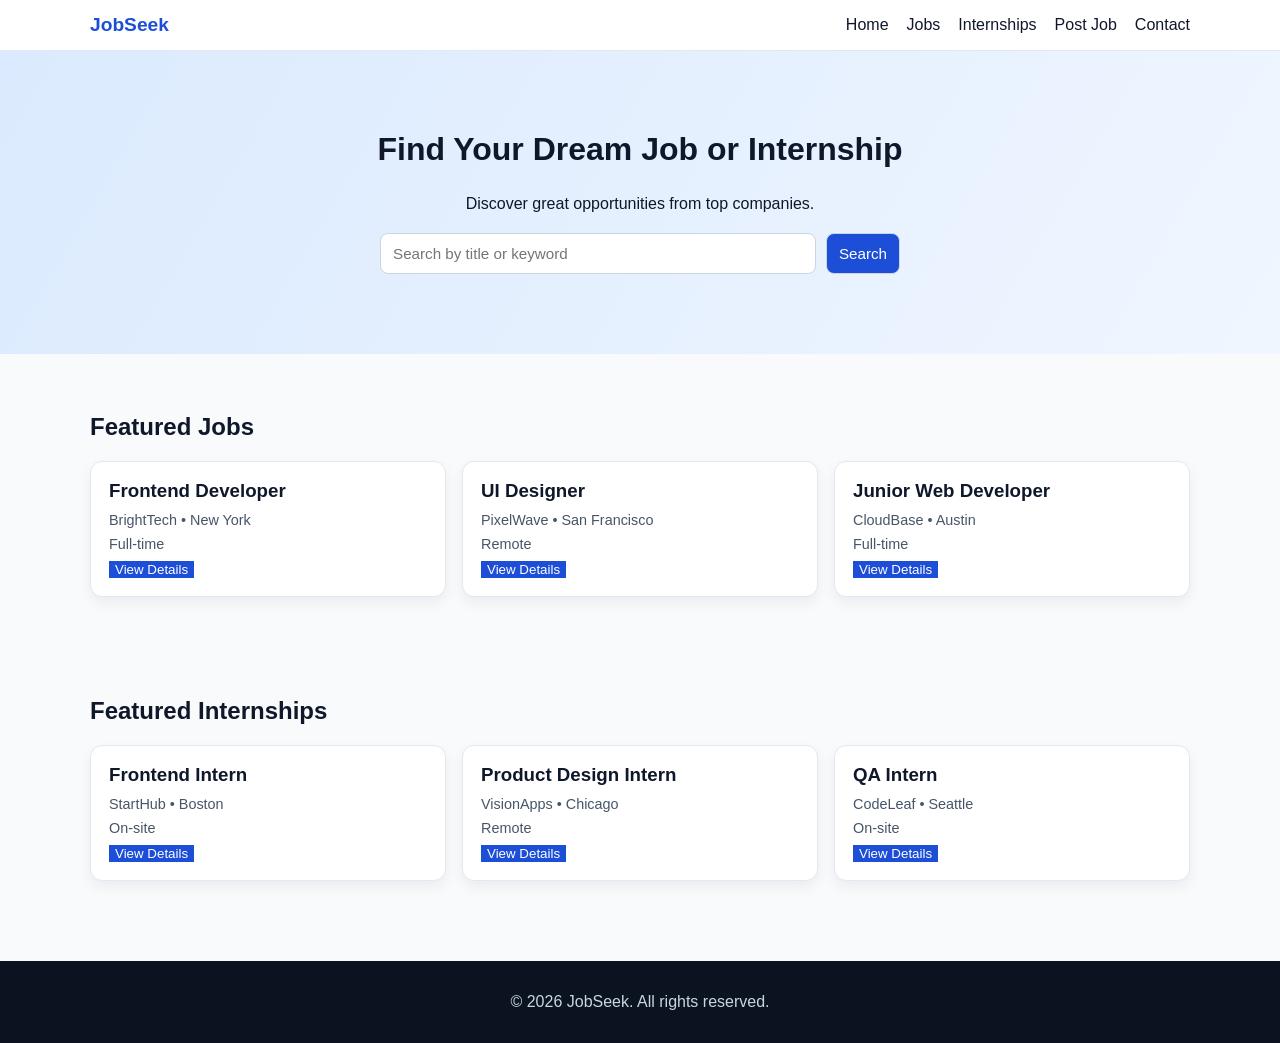
==== index.html @ 1d8987f2 "Build static multi-page job portal with basic JS filtering" ====
<!DOCTYPE html>
<html lang="en">
<head>
  <meta charset="UTF-8" />
  <meta name="viewport" content="width=device-width, initial-scale=1.0" />
  <title>JobSeek | Home</title>
  <link rel="stylesheet" href="styles.css" />
</head>
<body data-page="home">
  <header class="site-header">
    <nav class="nav container">
      <a class="logo" href="index.html">JobSeek</a>
      <ul class="nav-links">
        <li><a href="index.html">Home</a></li>
        <li><a href="jobs.html">Jobs</a></li>
        <li><a href="internships.html">Internships</a></li>
        <li><a href="post.html">Post Job</a></li>
        <li><a href="contact.html">Contact</a></li>
      </ul>
    </nav>
  </header>

  <main>
    <section class="hero">
      <div class="container">
        <h1>Find Your Dream Job or Internship</h1>
        <p>Discover great opportunities from top companies.</p>
        <form id="homeSearch" class="search-bar" action="jobs.html">
          <input type="text" name="q" placeholder="Search by title or keyword" />
          <button type="submit">Search</button>
        </form>
      </div>
    </section>

    <section class="container section">
      <h2>Featured Jobs</h2>
      <div id="featuredJobs" class="cards"></div>
    </section>

    <section class="container section">
      <h2>Featured Internships</h2>
      <div id="featuredInternships" class="cards"></div>
    </section>
  </main>

  <footer class="footer">
    <div class="container">
      <p>© 2026 JobSeek. All rights reserved.</p>
    </div>
  </footer>

  <script src="script.js"></script>
</body>
</html>
---- styles.css ----
:root {
  --blue: #1d4ed8;
  --dark: #0f172a;
  --light: #f8fafc;
}
* { box-sizing: border-box; }
body {
  margin: 0;
  font-family: Arial, sans-serif;
  background: var(--light);
  color: var(--dark);
}
.container { width: min(1100px, 92%); margin: 0 auto; }
.site-header { background: #fff; border-bottom: 1px solid #e2e8f0; position: sticky; top: 0; }
.nav { display: flex; justify-content: space-between; align-items: center; padding: 14px 0; }
.logo { font-weight: bold; color: var(--blue); text-decoration: none; font-size: 1.2rem; }
.nav-links { list-style: none; display: flex; gap: 18px; padding: 0; margin: 0; }
.nav-links a { text-decoration: none; color: var(--dark); }
.nav-links a:hover { color: var(--blue); }
.hero { background: linear-gradient(120deg, #dbeafe, #eff6ff); padding: 80px 0; text-align: center; }
.hero h1 { margin-top: 0; font-size: 2rem; }
.search-bar { display: flex; max-width: 520px; margin: 20px auto 0; gap: 10px; }
.search-bar input, .search-bar button,
.filters input, .filters select,
.form-card input, .form-card select, .form-card textarea, .form-card button {
  padding: 11px 12px;
  border-radius: 8px;
  border: 1px solid #cbd5e1;
  font-size: .95rem;
}
.search-bar input, .filters input, .form-card input, .form-card select, .form-card textarea { width: 100%; }
button { background: var(--blue); color: #fff; border: none; cursor: pointer; }
button:hover { background: #1e40af; }
.section { padding: 40px 0; }
.cards { display: grid; gap: 16px; grid-template-columns: repeat(auto-fit, minmax(230px, 1fr)); }
.card, .details-card, .form-card {
  background: #fff;
  border-radius: 12px;
  padding: 18px;
  border: 1px solid #e2e8f0;
  box-shadow: 0 6px 14px rgba(15, 23, 42, 0.06);
  animation: fadeIn .35s ease;
}
.card:hover { transform: translateY(-4px); transition: .2s; }
.meta { color: #475569; font-size: .9rem; margin: 0 0 8px; }
.card h3 { margin: 0 0 10px; }
.card a { text-decoration: none; }
.filters { display: grid; grid-template-columns: 1fr 180px; gap: 10px; margin: 14px 0 20px; }
.details-card h1 { margin-top: 0; }
.details-card ul { padding-left: 18px; }
.form-card { display: grid; gap: 12px; max-width: 650px; }
.footer { background: #0b1220; color: #cbd5e1; text-align: center; padding: 16px 0; margin-top: 40px; }
.no-results { background: #fff; border: 1px dashed #94a3b8; padding: 14px; border-radius: 10px; text-align: center; }
@keyframes fadeIn { from { opacity: 0; transform: translateY(6px); } to { opacity: 1; transform: translateY(0);} }
@media (max-width: 760px) {
  .nav { flex-direction: column; gap: 10px; }
  .nav-links { flex-wrap: wrap; justify-content: center; }
  .filters, .search-bar { grid-template-columns: 1fr; display: grid; }
}
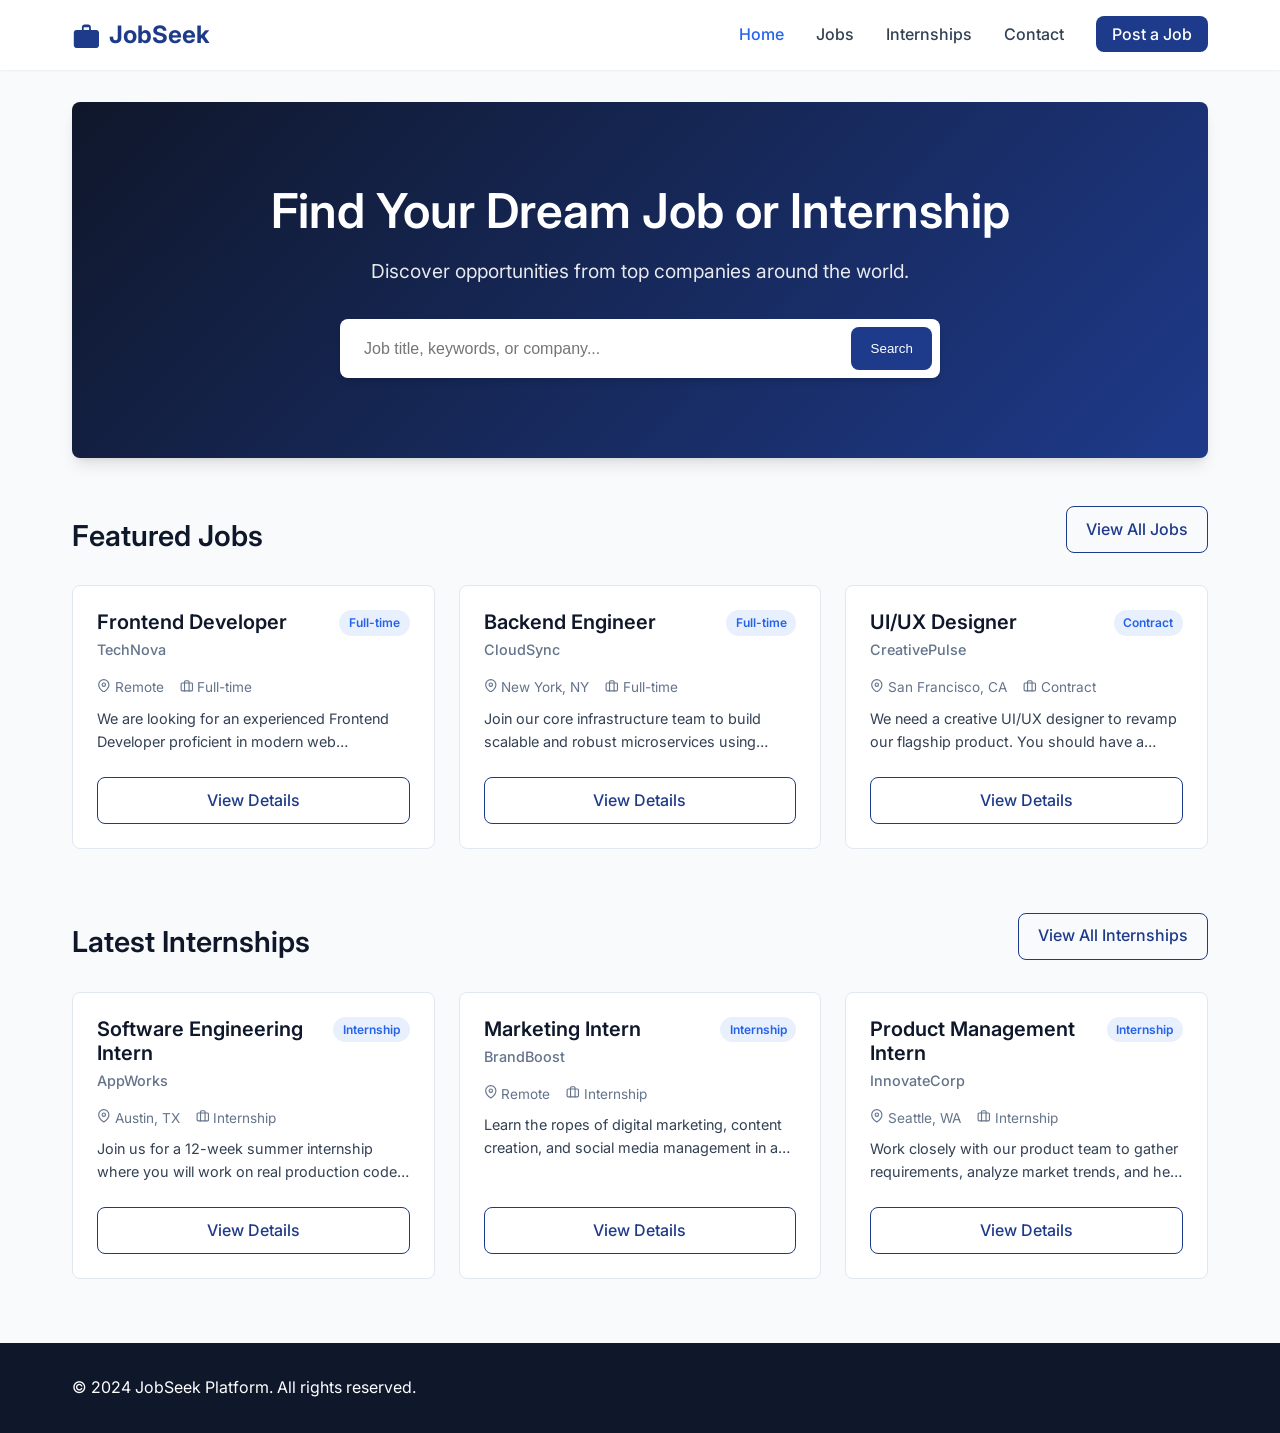
==== commit adccbfec: "feat: Initial commit with completely new JobSeek platform" ====
--- a/index.html
+++ b/index.html
@@ -1,51 +1,68 @@
 <!DOCTYPE html>
 <html lang="en">
 <head>
-  <meta charset="UTF-8" />
-  <meta name="viewport" content="width=device-width, initial-scale=1.0" />
-  <title>JobSeek | Home</title>
-  <link rel="stylesheet" href="styles.css" />
+  <meta charset="UTF-8">
+  <meta name="viewport" content="width=device-width, initial-scale=1.0">
+  <title>JobSeek - Find Your Dream Job</title>
+  <link rel="stylesheet" href="styles.css">
 </head>
-<body data-page="home">
-  <header class="site-header">
-    <nav class="nav container">
-      <a class="logo" href="index.html">JobSeek</a>
+<body>
+
+  <!-- Navbar -->
+  <nav class="navbar">
+    <div class="nav-container">
+      <a href="index.html" class="logo">
+        <svg stroke="currentColor" fill="currentColor" stroke-width="0" viewBox="0 0 512 512" height="1.2em" width="1.2em" xmlns="http://www.w3.org/2000/svg"><path d="M432 160h-96V112c0-26.5-21.5-48-48-48h-64c-26.5 0-48 21.5-48 48v48H80c-26.5 0-48 21.5-48 48v224c0 26.5 21.5 48 48 48h352c26.5 0 48-21.5 48-48V208c0-26.5-21.5-48-48-48zM208 112h96v48h-96v-48z"></path></svg>
+        JobSeek
+      </a>
       <ul class="nav-links">
         <li><a href="index.html">Home</a></li>
         <li><a href="jobs.html">Jobs</a></li>
         <li><a href="internships.html">Internships</a></li>
-        <li><a href="post.html">Post Job</a></li>
         <li><a href="contact.html">Contact</a></li>
+        <li><a href="post.html" class="nav-btn">Post a Job</a></li>
       </ul>
-    </nav>
-  </header>
+    </div>
+  </nav>
 
-  <main>
-    <section class="hero">
-      <div class="container">
-        <h1>Find Your Dream Job or Internship</h1>
-        <p>Discover great opportunities from top companies.</p>
-        <form id="homeSearch" class="search-bar" action="jobs.html">
-          <input type="text" name="q" placeholder="Search by title or keyword" />
-          <button type="submit">Search</button>
-        </form>
+  <!-- Hero Section -->
+  <main class="container">
+    <section class="hero fade-in">
+      <h1>Find Your Dream Job or Internship</h1>
+      <p>Discover opportunities from top companies around the world.</p>
+      <form id="homeSearchForm" class="search-bar">
+        <input type="text" id="homeSearchInput" placeholder="Job title, keywords, or company..." required>
+        <button type="submit" class="btn btn-primary">Search</button>
+      </form>
+    </section>
+
+    <!-- Featured Jobs -->
+    <section class="mb-5" style="margin-bottom: 4rem;">
+      <div class="section-header">
+        <h2 class="section-title">Featured Jobs</h2>
+        <a href="jobs.html" class="btn btn-outline">View All Jobs</a>
+      </div>
+      <div id="featuredJobs" class="cards-grid">
+        <!-- Rendered by JS -->
       </div>
     </section>
 
-    <section class="container section">
-      <h2>Featured Jobs</h2>
-      <div id="featuredJobs" class="cards"></div>
-    </section>
-
-    <section class="container section">
-      <h2>Featured Internships</h2>
-      <div id="featuredInternships" class="cards"></div>
+    <!-- Featured Internships -->
+    <section style="margin-bottom: 2rem;">
+      <div class="section-header">
+        <h2 class="section-title">Latest Internships</h2>
+        <a href="internships.html" class="btn btn-outline">View All Internships</a>
+      </div>
+      <div id="featuredInternships" class="cards-grid">
+        <!-- Rendered by JS -->
+      </div>
     </section>
   </main>
 
-  <footer class="footer">
-    <div class="container">
-      <p>© 2026 JobSeek. All rights reserved.</p>
+  <!-- Footer -->
+  <footer>
+    <div class="nav-container" style="padding: 0 2rem;">
+      <p>&copy; 2024 JobSeek Platform. All rights reserved.</p>
     </div>
   </footer>
 
--- a/styles.css
+++ b/styles.css
@@ -1,59 +1,416 @@
+@import url('https://fonts.googleapis.com/css2?family=Inter:wght@300;400;500;600;700&display=swap');
+
 :root {
-  --blue: #1d4ed8;
-  --dark: #0f172a;
-  --light: #f8fafc;
-}
-* { box-sizing: border-box; }
+  --primary: #1e3a8a;
+  --primary-light: #2563eb;
+  --primary-dark: #1e40af;
+  --secondary: #0f172a;
+  --text-main: #334155;
+  --text-muted: #64748b;
+  --bg-color: #f8fafc;
+  --bg-card: #ffffff;
+  --border-color: #e2e8f0;
+  --success: #10b981;
+  --transition: all 0.3s ease;
+  --shadow-sm: 0 1px 2px 0 rgb(0 0 0 / 0.05);
+  --shadow-md: 0 4px 6px -1px rgb(0 0 0 / 0.1), 0 2px 4px -2px rgb(0 0 0 / 0.1);
+  --shadow-lg: 0 10px 15px -3px rgb(0 0 0 / 0.1), 0 4px 6px -4px rgb(0 0 0 / 0.1);
+  --radius: 0.5rem;
+}
+
+* {
+  margin: 0;
+  padding: 0;
+  box-sizing: border-box;
+}
+
 body {
-  margin: 0;
-  font-family: Arial, sans-serif;
-  background: var(--light);
-  color: var(--dark);
-}
-.container { width: min(1100px, 92%); margin: 0 auto; }
-.site-header { background: #fff; border-bottom: 1px solid #e2e8f0; position: sticky; top: 0; }
-.nav { display: flex; justify-content: space-between; align-items: center; padding: 14px 0; }
-.logo { font-weight: bold; color: var(--blue); text-decoration: none; font-size: 1.2rem; }
-.nav-links { list-style: none; display: flex; gap: 18px; padding: 0; margin: 0; }
-.nav-links a { text-decoration: none; color: var(--dark); }
-.nav-links a:hover { color: var(--blue); }
-.hero { background: linear-gradient(120deg, #dbeafe, #eff6ff); padding: 80px 0; text-align: center; }
-.hero h1 { margin-top: 0; font-size: 2rem; }
-.search-bar { display: flex; max-width: 520px; margin: 20px auto 0; gap: 10px; }
-.search-bar input, .search-bar button,
-.filters input, .filters select,
-.form-card input, .form-card select, .form-card textarea, .form-card button {
-  padding: 11px 12px;
-  border-radius: 8px;
-  border: 1px solid #cbd5e1;
-  font-size: .95rem;
-}
-.search-bar input, .filters input, .form-card input, .form-card select, .form-card textarea { width: 100%; }
-button { background: var(--blue); color: #fff; border: none; cursor: pointer; }
-button:hover { background: #1e40af; }
-.section { padding: 40px 0; }
-.cards { display: grid; gap: 16px; grid-template-columns: repeat(auto-fit, minmax(230px, 1fr)); }
-.card, .details-card, .form-card {
-  background: #fff;
-  border-radius: 12px;
-  padding: 18px;
-  border: 1px solid #e2e8f0;
-  box-shadow: 0 6px 14px rgba(15, 23, 42, 0.06);
-  animation: fadeIn .35s ease;
-}
-.card:hover { transform: translateY(-4px); transition: .2s; }
-.meta { color: #475569; font-size: .9rem; margin: 0 0 8px; }
-.card h3 { margin: 0 0 10px; }
-.card a { text-decoration: none; }
-.filters { display: grid; grid-template-columns: 1fr 180px; gap: 10px; margin: 14px 0 20px; }
-.details-card h1 { margin-top: 0; }
-.details-card ul { padding-left: 18px; }
-.form-card { display: grid; gap: 12px; max-width: 650px; }
-.footer { background: #0b1220; color: #cbd5e1; text-align: center; padding: 16px 0; margin-top: 40px; }
-.no-results { background: #fff; border: 1px dashed #94a3b8; padding: 14px; border-radius: 10px; text-align: center; }
-@keyframes fadeIn { from { opacity: 0; transform: translateY(6px); } to { opacity: 1; transform: translateY(0);} }
-@media (max-width: 760px) {
-  .nav { flex-direction: column; gap: 10px; }
-  .nav-links { flex-wrap: wrap; justify-content: center; }
-  .filters, .search-bar { grid-template-columns: 1fr; display: grid; }
-}
+  font-family: 'Inter', sans-serif;
+  background-color: var(--bg-color);
+  color: var(--text-main);
+  line-height: 1.6;
+  display: flex;
+  flex-direction: column;
+  min-height: 100vh;
+}
+
+/* Typography */
+h1, h2, h3, h4 {
+  color: var(--secondary);
+  font-weight: 600;
+  line-height: 1.2;
+}
+
+a {
+  text-decoration: none;
+  color: inherit;
+  transition: var(--transition);
+}
+
+/* Navbar */
+.navbar {
+  background-color: var(--bg-card);
+  box-shadow: var(--shadow-sm);
+  position: sticky;
+  top: 0;
+  z-index: 100;
+}
+
+.nav-container {
+  max-width: 1200px;
+  margin: 0 auto;
+  padding: 1rem 2rem;
+  display: flex;
+  justify-content: space-between;
+  align-items: center;
+}
+
+.logo {
+  font-size: 1.5rem;
+  font-weight: 700;
+  color: var(--primary);
+  display: flex;
+  align-items: center;
+  gap: 0.5rem;
+}
+
+.nav-links {
+  display: flex;
+  gap: 2rem;
+  list-style: none;
+}
+
+.nav-links a {
+  color: var(--text-main);
+  font-weight: 500;
+}
+
+.nav-links a:hover,
+.nav-links a.active {
+  color: var(--primary-light);
+}
+
+.nav-btn {
+  background-color: var(--primary);
+  color: white !important;
+  padding: 0.5rem 1rem;
+  border-radius: var(--radius);
+}
+
+.nav-btn:hover {
+  background-color: var(--primary-dark);
+  color: white !important;
+}
+
+/* Layout */
+.container {
+  max-width: 1200px;
+  margin: 0 auto;
+  padding: 2rem;
+  flex: 1;
+  width: 100%;
+}
+
+.section-header {
+  margin-bottom: 2rem;
+  display: flex;
+  justify-content: space-between;
+  align-items: flex-end;
+}
+
+.section-title {
+  font-size: 1.8rem;
+}
+
+/* Buttons */
+.btn {
+  display: inline-block;
+  padding: 0.6rem 1.2rem;
+  border-radius: var(--radius);
+  font-weight: 500;
+  cursor: pointer;
+  border: none;
+  transition: var(--transition);
+  text-align: center;
+}
+
+.btn-primary {
+  background-color: var(--primary);
+  color: white;
+}
+
+.btn-primary:hover {
+  background-color: var(--primary-dark);
+  transform: translateY(-2px);
+  box-shadow: var(--shadow-md);
+}
+
+.btn-outline {
+  background-color: transparent;
+  border: 1px solid var(--primary);
+  color: var(--primary);
+}
+
+.btn-outline:hover {
+  background-color: var(--primary);
+  color: white;
+}
+
+.btn-block {
+  display: block;
+  width: 100%;
+}
+
+/* Hero Section */
+.hero {
+  background: linear-gradient(135deg, var(--secondary) 0%, var(--primary) 100%);
+  color: white;
+  padding: 5rem 2rem;
+  text-align: center;
+  border-radius: var(--radius);
+  margin-bottom: 3rem;
+  box-shadow: var(--shadow-lg);
+}
+
+.hero h1 {
+  font-size: 3rem;
+  color: white;
+  margin-bottom: 1rem;
+}
+
+.hero p {
+  font-size: 1.2rem;
+  margin-bottom: 2rem;
+  opacity: 0.9;
+}
+
+/* Search Bar */
+.search-bar {
+  display: flex;
+  max-width: 600px;
+  margin: 0 auto;
+  background: white;
+  padding: 0.5rem;
+  border-radius: var(--radius);
+  box-shadow: var(--shadow-md);
+}
+
+.search-bar input {
+  flex: 1;
+  border: none;
+  padding: 0.8rem 1rem;
+  font-size: 1rem;
+  outline: none;
+  border-radius: var(--radius);
+}
+
+/* Cards List */
+.cards-grid {
+  display: grid;
+  grid-template-columns: repeat(auto-fill, minmax(320px, 1fr));
+  gap: 1.5rem;
+}
+
+.card {
+  background: var(--bg-card);
+  border: 1px solid var(--border-color);
+  border-radius: var(--radius);
+  padding: 1.5rem;
+  transition: var(--transition);
+  display: flex;
+  flex-direction: column;
+}
+
+.card:hover {
+  transform: translateY(-5px);
+  box-shadow: var(--shadow-lg);
+  border-color: var(--primary-light);
+}
+
+.card-header {
+  display: flex;
+  justify-content: space-between;
+  align-items: flex-start;
+  margin-bottom: 1rem;
+}
+
+.card-title {
+  font-size: 1.25rem;
+  margin-bottom: 0.25rem;
+}
+
+.card-company {
+  color: var(--text-muted);
+  font-size: 0.9rem;
+  font-weight: 500;
+}
+
+.card-badge {
+  background: rgba(37, 99, 235, 0.1);
+  color: var(--primary-light);
+  padding: 0.2rem 0.6rem;
+  border-radius: 2rem;
+  font-size: 0.75rem;
+  font-weight: 600;
+}
+
+.card-body {
+  margin-bottom: 1.5rem;
+  flex: 1;
+}
+
+.card-meta {
+  display: flex;
+  gap: 1rem;
+  color: var(--text-muted);
+  font-size: 0.85rem;
+  margin-bottom: 0.5rem;
+}
+
+.card-meta i {
+  margin-right: 0.3rem;
+}
+
+.card-desc {
+  font-size: 0.9rem;
+  color: var(--text-main);
+  display: -webkit-box;
+  -webkit-line-clamp: 2;
+  -webkit-box-orient: vertical;
+  overflow: hidden;
+}
+
+/* Filters */
+.filters-bar {
+  display: flex;
+  gap: 1rem;
+  margin-bottom: 2rem;
+  background: white;
+  padding: 1rem;
+  border-radius: var(--radius);
+  box-shadow: var(--shadow-sm);
+  align-items: center;
+  flex-wrap: wrap;
+}
+
+.filter-input, .filter-select {
+  padding: 0.8rem 1rem;
+  border: 1px solid var(--border-color);
+  border-radius: var(--radius);
+  font-size: 1rem;
+  outline: none;
+  font-family: inherit;
+  transition: var(--transition);
+}
+
+.filter-input {
+  flex: 1;
+  min-width: 200px;
+}
+
+.filter-select {
+  min-width: 150px;
+}
+
+.filter-input:focus, .filter-select:focus {
+  border-color: var(--primary-light);
+  box-shadow: 0 0 0 3px rgba(37, 99, 235, 0.1);
+}
+
+/* Forms */
+.form-container {
+  max-width: 600px;
+  margin: 0 auto;
+  background: white;
+  padding: 2.5rem;
+  border-radius: var(--radius);
+  box-shadow: var(--shadow-md);
+}
+
+.form-group {
+  margin-bottom: 1.5rem;
+}
+
+.form-group label {
+  display: block;
+  margin-bottom: 0.5rem;
+  font-weight: 500;
+  color: var(--secondary);
+}
+
+.form-control {
+  width: 100%;
+  padding: 0.8rem 1rem;
+  border: 1px solid var(--border-color);
+  border-radius: var(--radius);
+  font-size: 1rem;
+  font-family: inherit;
+  transition: var(--transition);
+}
+
+.form-control:focus {
+  border-color: var(--primary-light);
+  outline: none;
+  box-shadow: 0 0 0 3px rgba(37, 99, 235, 0.1);
+}
+
+textarea.form-control {
+  resize: vertical;
+  min-height: 120px;
+}
+
+/* Alert */
+.alert {
+  padding: 1rem;
+  border-radius: var(--radius);
+  margin-bottom: 1.5rem;
+  display: none;
+  font-weight: 500;
+}
+
+.alert.success {
+  background-color: rgba(16, 185, 129, 0.1);
+  color: var(--success);
+  border: 1px solid var(--success);
+  display: block;
+}
+
+/* Footer */
+footer {
+  background-color: var(--secondary);
+  color: white;
+  padding: 2rem 0;
+  text-align: center;
+  margin-top: auto;
+}
+
+/* Utils */
+.empty-state {
+  text-align: center;
+  padding: 3rem;
+  color: var(--text-muted);
+  width: 100%;
+  grid-column: 1 / -1;
+  background: white;
+  border-radius: var(--radius);
+  border: 1px dashed var(--border-color);
+}
+
+.fade-in {
+  animation: fadeIn 0.4s ease-in;
+}
+
+@keyframes fadeIn {
+  from { opacity: 0; transform: translateY(10px); }
+  to { opacity: 1; transform: translateY(0); }
+}
+
+/* Responsive */
+@media (max-width: 768px) {
+  .nav-links {
+    display: none; /* In a real app we'd add a hamburger menu */
+  }
+  .hero h1 {
+    font-size: 2rem;
+  }
+}
